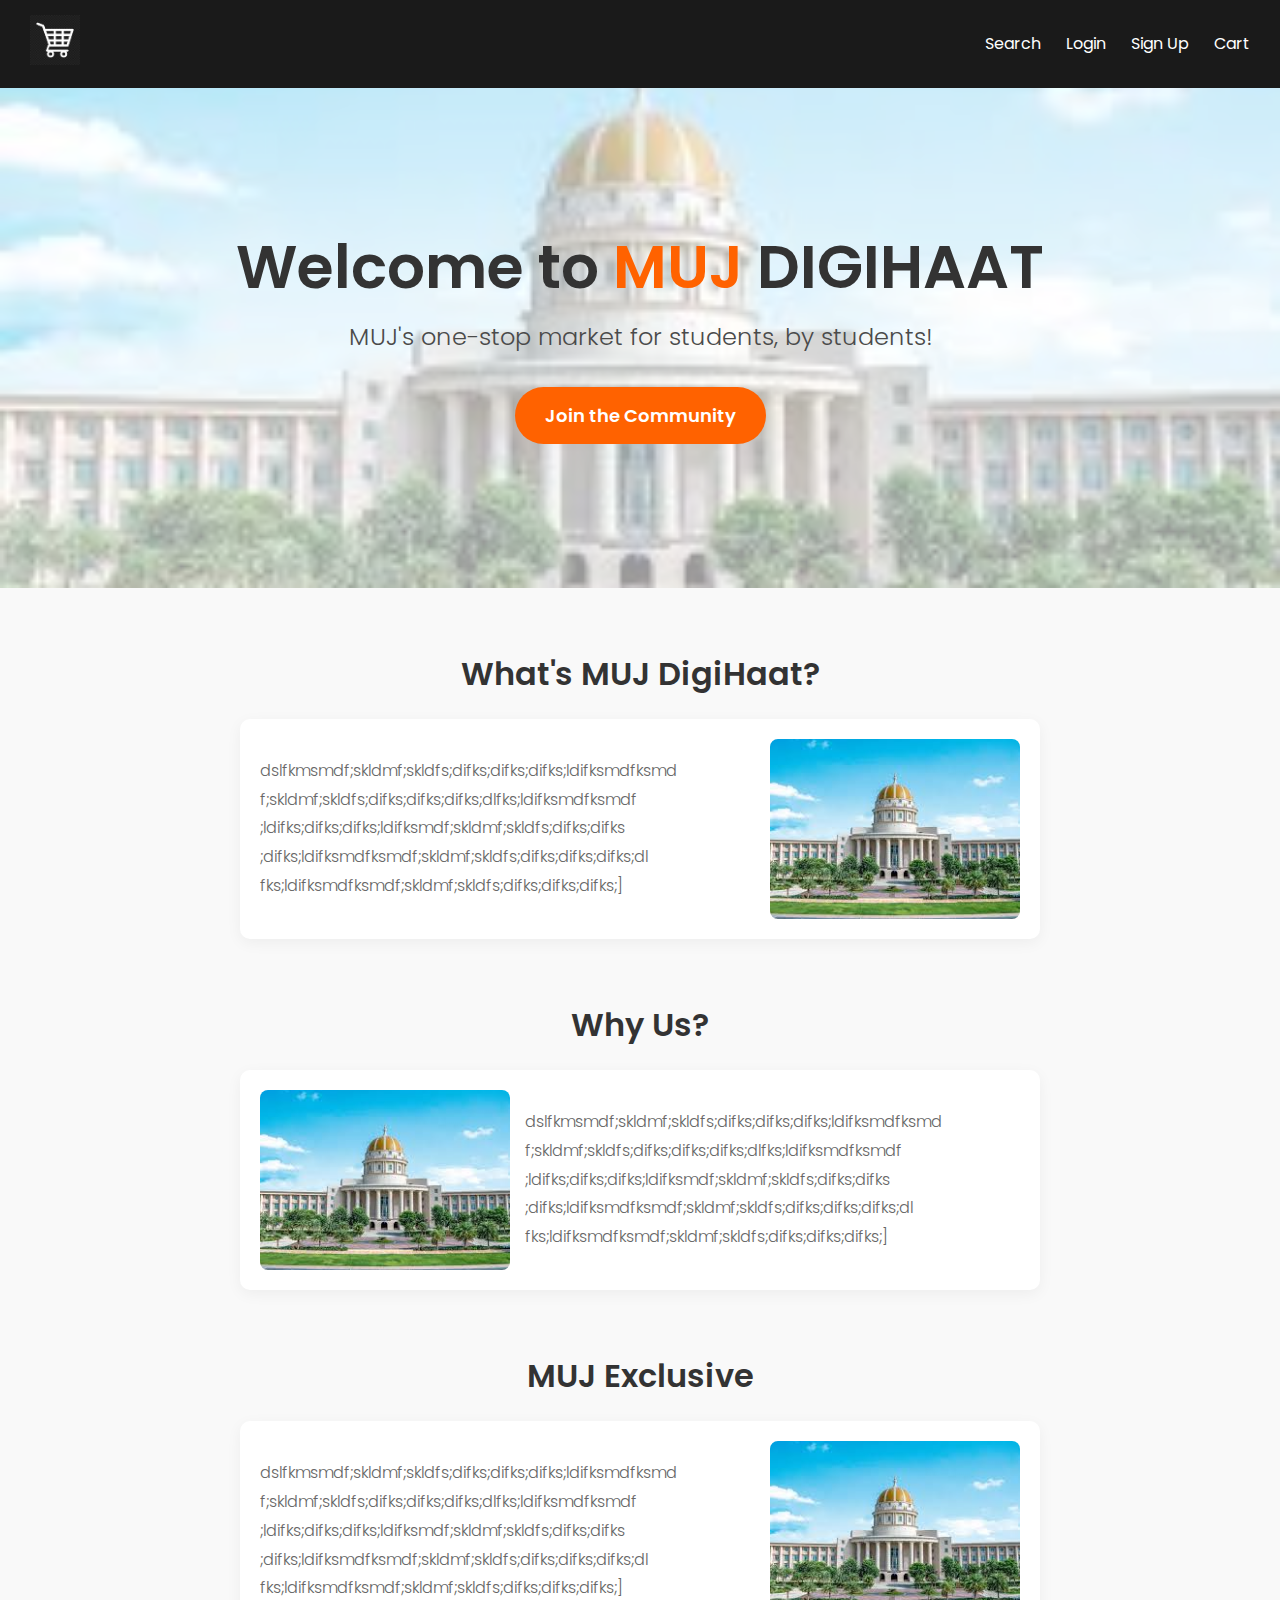
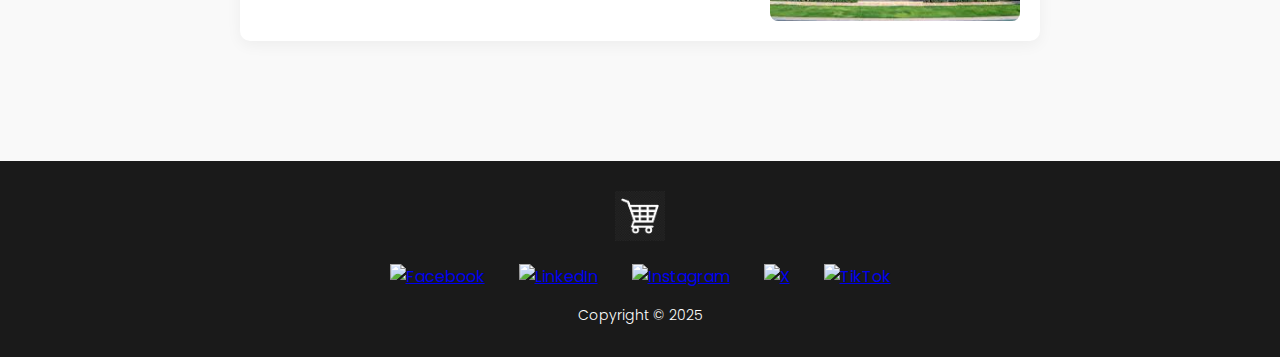
==== Digihaat/index.html @ 2e4f7e21 "changed name" ====
<!DOCTYPE html>
<html lang="en">
<head>
    <meta charset="UTF-8">
    <meta name="viewport" content="width=device-width, initial-scale=1.0">
    <title>MUJ DigiHaat</title>
    <link rel="stylesheet" href="styles.css">
    <link href="https://fonts.googleapis.com/css2?family=Poppins:wght@300;400;600&display=swap" rel="stylesheet">
</head>
<body>
    <!-- Header -->
    <header>
        <div class="logo">
            <img src="logo.png" alt="MUJ DigiHaat Logo">
        </div>
        <nav>
            <ul>
                <li><a href="#">Search</a></li>
                <li><a href="login.html">Login</a></li> 
                <li><a href="signup.html">Sign Up</a></li>
                <li><a href="#">Cart</a></li>
            </ul>
        </nav>
    </header>

    <!-- Hero Section -->
    <section class="hero">
        <div class="hero-overlay"></div>
        <div class="hero-content">
            <h1>Welcome to <span>MUJ</span> DIGIHAAT</h1>
            <p>MUJ's one-stop market for students, by students!</p>
            <button class="cta-button">Join the Community</button>
        </div>
    </section>

    <!-- Content Sections -->
    <section class="content">
        <div class="section">
            <h2>What's MUJ DigiHaat?</h2>
            <div class="section-content">
                <p>dslfkmsmdf;skldmf;skldfs;difks;difks;difks;ldifksmdfksmd<br>
                f;skldmf;skldfs;difks;difks;difks;dlfks;ldifksmdfksmdf<br>
                ;ldifks;difks;difks;ldifksmdf;skldmf;skldfs;difks;difks<br>
                ;difks;ldifksmdfksmdf;skldmf;skldfs;difks;difks;difks;dl<br>
                fks;ldifksmdfksmdf;skldmf;skldfs;difks;difks;difks;]</p>
                <img src="placeholder1.jpeg" alt="Students at market">
            </div>
        </div>

        <div class="section reverse">
            <h2>Why Us?</h2>
            <div class="section-content">
                <p>dslfkmsmdf;skldmf;skldfs;difks;difks;difks;ldifksmdfksmd<br>
                f;skldmf;skldfs;difks;difks;difks;dlfks;ldifksmdfksmdf<br>
                ;ldifks;difks;difks;ldifksmdf;skldmf;skldfs;difks;difks<br>
                ;difks;ldifksmdfksmdf;skldmf;skldfs;difks;difks;difks;dl<br>
                fks;ldifksmdfksmdf;skldmf;skldfs;difks;difks;difks;]</p>
                <img src="placeholder1.jpeg" alt="Students working together">
            </div>
        </div>

        <div class="section">
            <h2>MUJ Exclusive</h2>
            <div class="section-content">
                <p>dslfkmsmdf;skldmf;skldfs;difks;difks;difks;ldifksmdfksmd<br>
                f;skldmf;skldfs;difks;difks;difks;dlfks;ldifksmdfksmdf<br>
                ;ldifks;difks;difks;ldifksmdf;skldmf;skldfs;difks;difks<br>
                ;difks;ldifksmdfksmdf;skldmf;skldfs;difks;difks;difks;dl<br>
                fks;ldifksmdfksmdf;skldmf;skldfs;difks;difks;difks;]</p>
                <img src="placeholder1.jpeg" alt="Group of students">
            </div>
        </div>
    </section>

    <!-- Footer -->
    <footer>
        <div class="footer-logo">
            <img src="logo.png" alt="MUJ DigiHaat Logo">
        </div>
        <div class="social-icons">
            <a href="#"><img src="facebook-icon.png" alt="Facebook"></a>
            <a href="#"><img src="linkedin-icon.png" alt="LinkedIn"></a>
            <a href="#"><img src="instagram-icon.png" alt="Instagram"></a>
            <a href="#"><img src="x-icon.png" alt="X"></a>
            <a href="#"><img src="tiktok-icon.png" alt="TikTok"></a>
        </div>
        <p>Copyright © 2025</p>
    </footer>
    <script src="script.js"></script>
</body>
</html>
---- Digihaat/styles.css ----
* {
    margin: 0;
    padding: 0;
    box-sizing: border-box;
    font-family: 'Poppins', sans-serif;
}

body {
    line-height: 1.6;
    color: #333;
}

/* Header */
header {
    display: flex;
    justify-content: space-between;
    align-items: center;
    padding: 15px 30px;
    background-color: #1a1a1a;
    color: white;
    box-shadow: 0 2px 10px rgba(0, 0, 0, 0.1);
}

.logo img {
    height: 50px;
}

nav ul {
    list-style: none;
    display: flex;
    gap: 25px;
}

nav ul li a {
    color: white;
    text-decoration: none;
    font-weight: 400;
    font-size: 16px;
    transition: color 0.3s ease;
}

nav ul li a:hover {
    color: #ff6200;
}

/* Hero Section */
.hero {
    background-image: url('placeholder1.jpeg');
    background-size: cover;
    background-position: center;
    height: 500px;
    display: flex;
    justify-content: center;
    align-items: center;
    text-align: center;
    color: #333;
    position: relative;
}

.hero::before {
    content: '';
    position: absolute;
    top: 0;
    left: 0;
    width: 100%;
    height: 100%;
    background: rgba(255, 255, 255, 0.6);
    z-index: 0;
}

.hero-overlay {
    position: absolute;
    top: 0;
    left: 0;
    width: 100%;
    height: 100%;
    background-image: url('overlay-design.png');
    background-size: cover;
    background-position: center;
    opacity: 0.3;
    z-index: 1;
}

.hero-content {
    position: relative;
    z-index: 2;
}

.hero h1 {
    font-size: 60px;
    font-weight: 600;
    margin-bottom: 15px;
    line-height: 1.2;
}

.hero h1 span {
    color: #ff6200;
}

.hero p {
    font-size: 24px;
    font-weight: 300;
    margin-bottom: 30px;
    color: #4a4a4a;
}

.cta-button {
    background-color: #ff6200;
    color: white;
    border: none;
    padding: 15px 30px;
    font-size: 18px;
    font-weight: 600;
    cursor: pointer;
    border-radius: 50px;
    transition: background-color 0.3s ease, transform 0.1s ease;
}

.cta-button:hover {
    background-color: #e55a00;
    transform: scale(1.05);
}

/* Content Sections */
.content {
    padding: 60px 20px;
    background-color: #f9f9f9;
}

.section {
    margin-bottom: 60px;
}

.section h2 {
    font-size: 32px;
    font-weight: 600;
    margin-bottom: 20px;
    color: #333;
    text-align: center;
}

.section-content {
    display: flex;
    gap: 15px;
    align-items: center;
    max-width: 800px;
    margin: 0 auto;
    background-color: white;
    padding: 20px;
    border-radius: 10px;
    box-shadow: 0 4px 15px rgba(0, 0, 0, 0.05);
}

.section.reverse .section-content {
    flex-direction: row-reverse;
}

.section-content p {
    flex: 1;
    color: #666;
    font-size: 16px;
    font-weight: 300;
    line-height: 1.8;
}

.section-content img {
    width: 250px;
    height: 180px;
    object-fit: cover;
    border-radius: 8px;
}

/* Footer */
footer {
    background-color: #1a1a1a;
    color: white;
    text-align: center;
    padding: 30px 20px;
}

.footer-logo img {
    height: 50px;
    margin-bottom: 15px;
}

.social-icons {
    margin-bottom: 15px;
}

.social-icons a {
    margin: 0 15px;
    transition: opacity 0.3s ease;
}

.social-icons a:hover {
    opacity: 0.8;
}

.social-icons img {
    width: 28px;
    height: 28px;
}

footer p {
    font-size: 14px;
    font-weight: 300;
}

/* Responsive Design */
@media (max-width: 768px) {
    header {
        padding: 10px 20px;
    }

    .logo img {
        height: 40px;
    }

    nav ul {
        gap: 15px;
    }

    nav ul li a {
        font-size: 14px;
    }

    .hero {
        height: 400px;
    }

    .hero h1 {
        font-size: 40px;
    }

    .hero p {
        font-size: 18px;
    }

    .cta-button {
        padding: 12px 25px;
        font-size: 16px;
    }

    .content {
        padding: 40px 15px;
    }

    .section h2 {
        font-size: 28px;
    }

    .section-content {
        flex-direction: column;
        max-width: 100%;
        padding: 15px;
    }

    .section.reverse .section-content {
        flex-direction: column;
    }

    .section-content img {
        width: 100%;
        max-width: 300px;
        height: auto;
    }

    .section-content p {
        text-align: center;
    }

    .social-icons a {
        margin: 0 10px;
    }

    .social-icons img {
        width: 24px;
        height: 24px;
    }
}
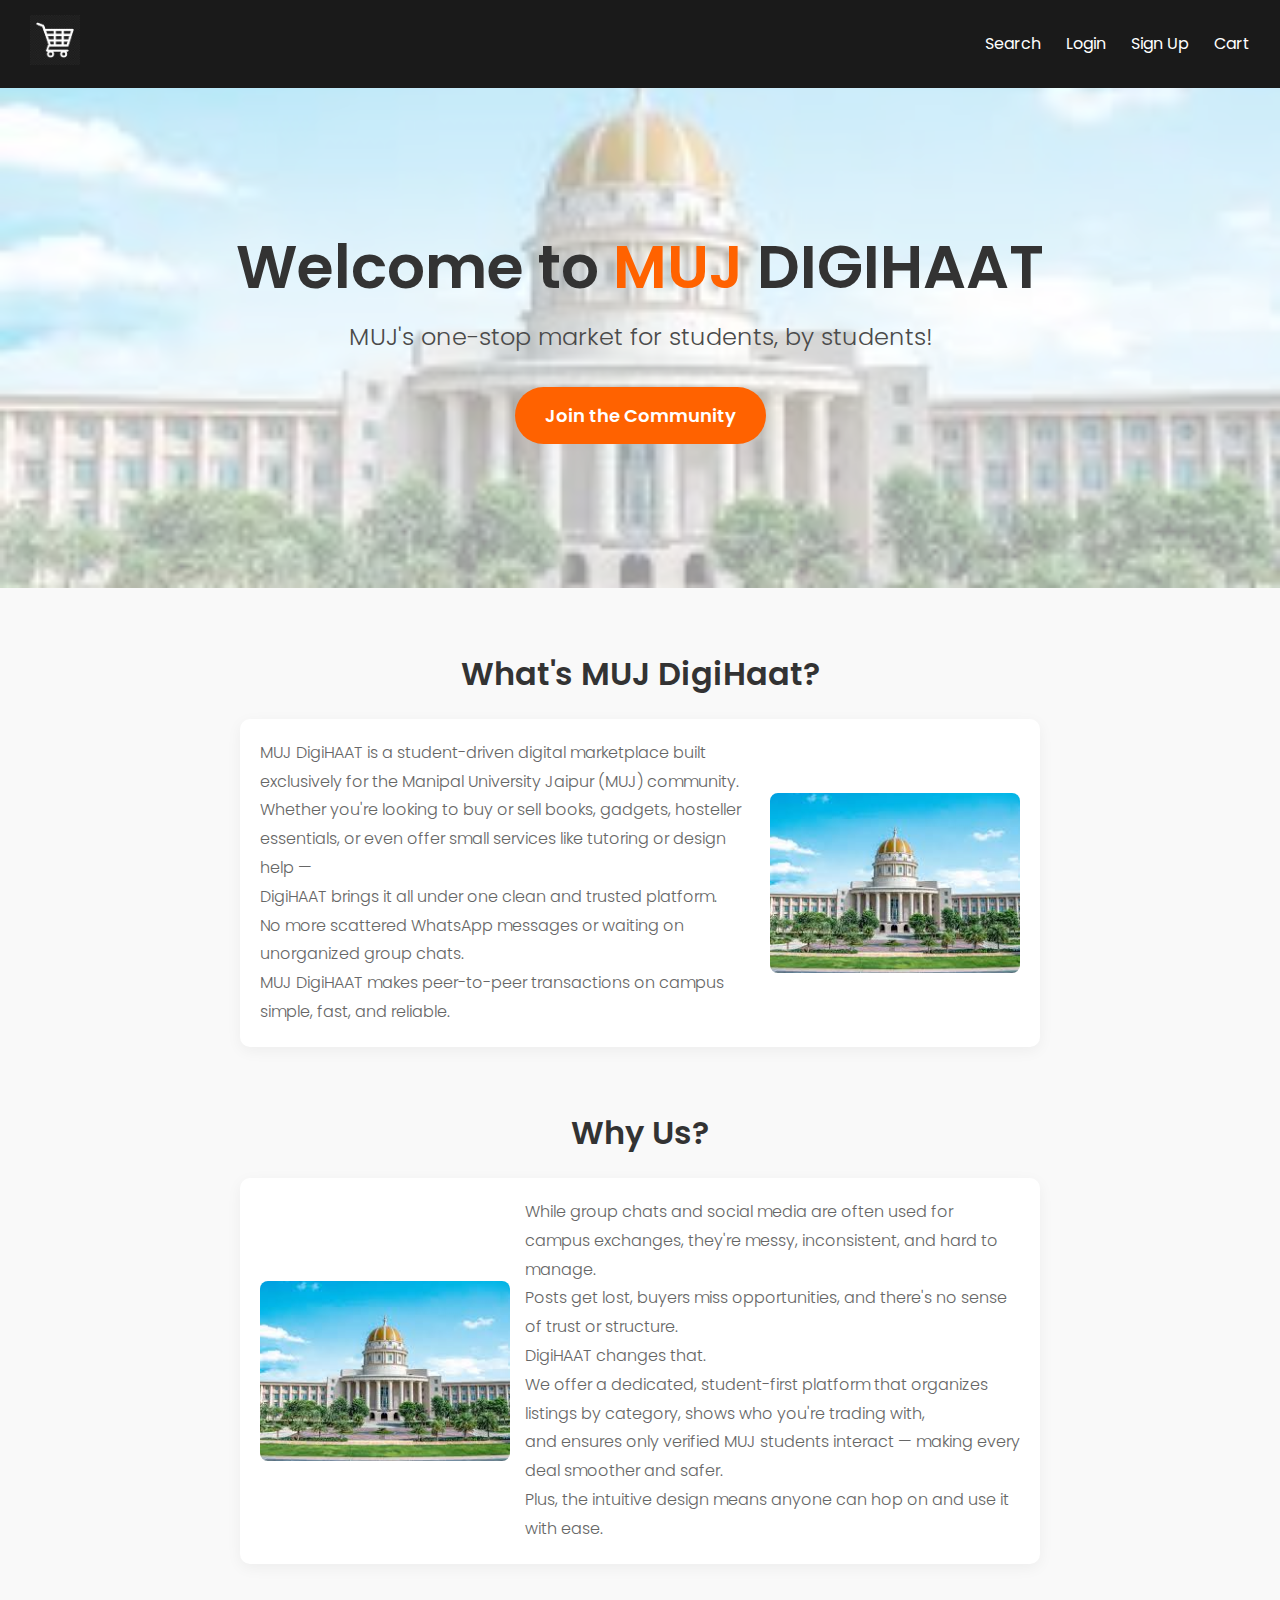
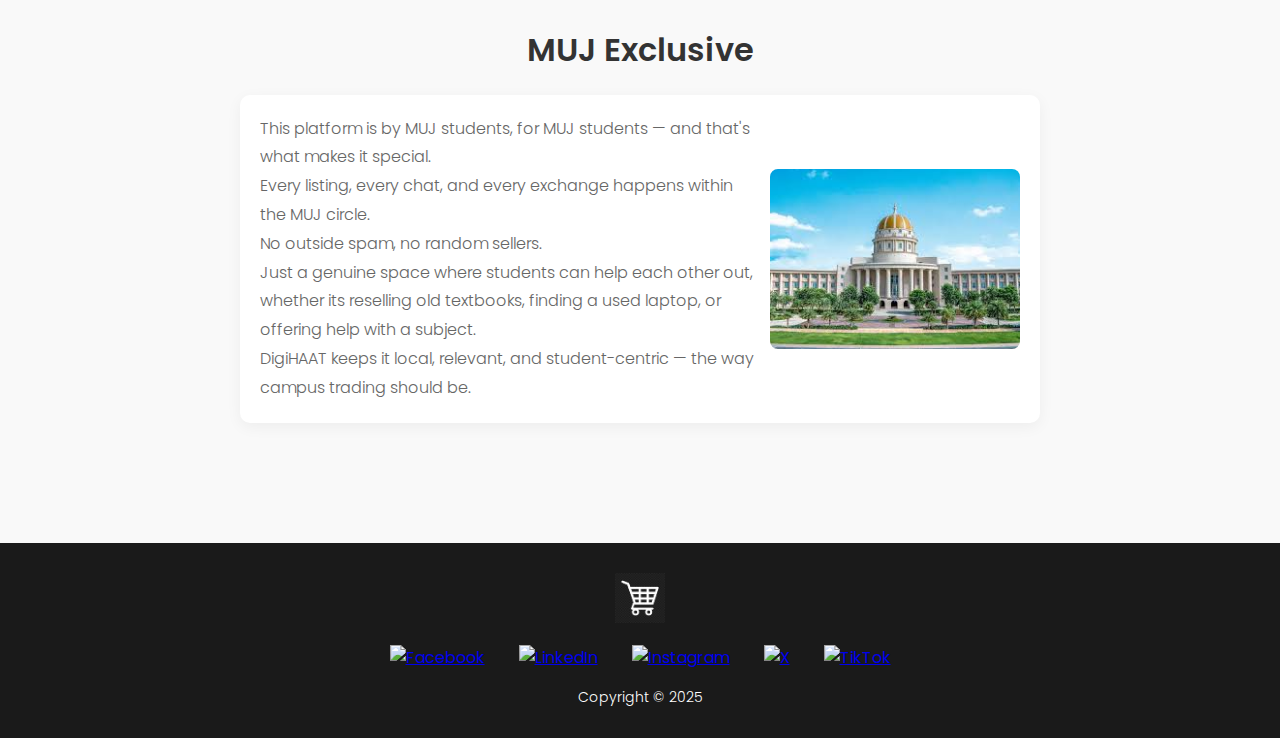
==== commit 8633d820: "added descriptions in the 3 sections" ====
--- a/Digihaat/index.html
+++ b/Digihaat/index.html
@@ -8,7 +8,6 @@
     <link href="https://fonts.googleapis.com/css2?family=Poppins:wght@300;400;600&display=swap" rel="stylesheet">
 </head>
 <body>
-    <!-- Header -->
     <header>
         <div class="logo">
             <img src="logo.png" alt="MUJ DigiHaat Logo">
@@ -23,7 +22,6 @@
         </nav>
     </header>
 
-    <!-- Hero Section -->
     <section class="hero">
         <div class="hero-overlay"></div>
         <div class="hero-content">
@@ -33,16 +31,17 @@
         </div>
     </section>
 
-    <!-- Content Sections -->
     <section class="content">
         <div class="section">
             <h2>What's MUJ DigiHaat?</h2>
             <div class="section-content">
-                <p>dslfkmsmdf;skldmf;skldfs;difks;difks;difks;ldifksmdfksmd<br>
-                f;skldmf;skldfs;difks;difks;difks;dlfks;ldifksmdfksmdf<br>
-                ;ldifks;difks;difks;ldifksmdf;skldmf;skldfs;difks;difks<br>
-                ;difks;ldifksmdfksmdf;skldmf;skldfs;difks;difks;difks;dl<br>
-                fks;ldifksmdfksmdf;skldmf;skldfs;difks;difks;difks;]</p>
+                <p>
+                    MUJ DigiHAAT is a student-driven digital marketplace built exclusively for the Manipal University Jaipur (MUJ) community.<br>
+                    Whether you're looking to buy or sell books, gadgets, hosteller essentials, or even offer small services like tutoring or design help —<br>
+                    DigiHAAT brings it all under one clean and trusted platform.<br>
+                    No more scattered WhatsApp messages or waiting on unorganized group chats.<br>
+                    MUJ DigiHAAT makes peer-to-peer transactions on campus simple, fast, and reliable.
+                </p>
                 <img src="placeholder1.jpeg" alt="Students at market">
             </div>
         </div>
@@ -50,11 +49,14 @@
         <div class="section reverse">
             <h2>Why Us?</h2>
             <div class="section-content">
-                <p>dslfkmsmdf;skldmf;skldfs;difks;difks;difks;ldifksmdfksmd<br>
-                f;skldmf;skldfs;difks;difks;difks;dlfks;ldifksmdfksmdf<br>
-                ;ldifks;difks;difks;ldifksmdf;skldmf;skldfs;difks;difks<br>
-                ;difks;ldifksmdfksmdf;skldmf;skldfs;difks;difks;difks;dl<br>
-                fks;ldifksmdfksmdf;skldmf;skldfs;difks;difks;difks;]</p>
+                <p>
+                    While group chats and social media are often used for campus exchanges, they're messy, inconsistent, and hard to manage.<br>
+                    Posts get lost, buyers miss opportunities, and there's no sense of trust or structure.<br>
+                    DigiHAAT changes that.<br>
+                    We offer a dedicated, student-first platform that organizes listings by category, shows who you're trading with,<br>
+                    and ensures only verified MUJ students interact — making every deal smoother and safer.<br>
+                    Plus, the intuitive design means anyone can hop on and use it with ease.
+                </p>                    
                 <img src="placeholder1.jpeg" alt="Students working together">
             </div>
         </div>
@@ -62,17 +64,19 @@
         <div class="section">
             <h2>MUJ Exclusive</h2>
             <div class="section-content">
-                <p>dslfkmsmdf;skldmf;skldfs;difks;difks;difks;ldifksmdfksmd<br>
-                f;skldmf;skldfs;difks;difks;difks;dlfks;ldifksmdfksmdf<br>
-                ;ldifks;difks;difks;ldifksmdf;skldmf;skldfs;difks;difks<br>
-                ;difks;ldifksmdfksmdf;skldmf;skldfs;difks;difks;difks;dl<br>
-                fks;ldifksmdfksmdf;skldmf;skldfs;difks;difks;difks;]</p>
+                <p>
+                    This platform is by MUJ students, for MUJ students — and that's what makes it special.<br>
+                    Every listing, every chat, and every exchange happens within the MUJ circle.<br>
+                    No outside spam, no random sellers.<br>
+                    Just a genuine space where students can help each other out,<br>
+                    whether its reselling old textbooks, finding a used laptop, or offering help with a subject.<br>
+                    DigiHAAT keeps it local, relevant, and student-centric — the way campus trading should be.
+                </p>                    
                 <img src="placeholder1.jpeg" alt="Group of students">
             </div>
         </div>
     </section>
 
-    <!-- Footer -->
     <footer>
         <div class="footer-logo">
             <img src="logo.png" alt="MUJ DigiHaat Logo">
